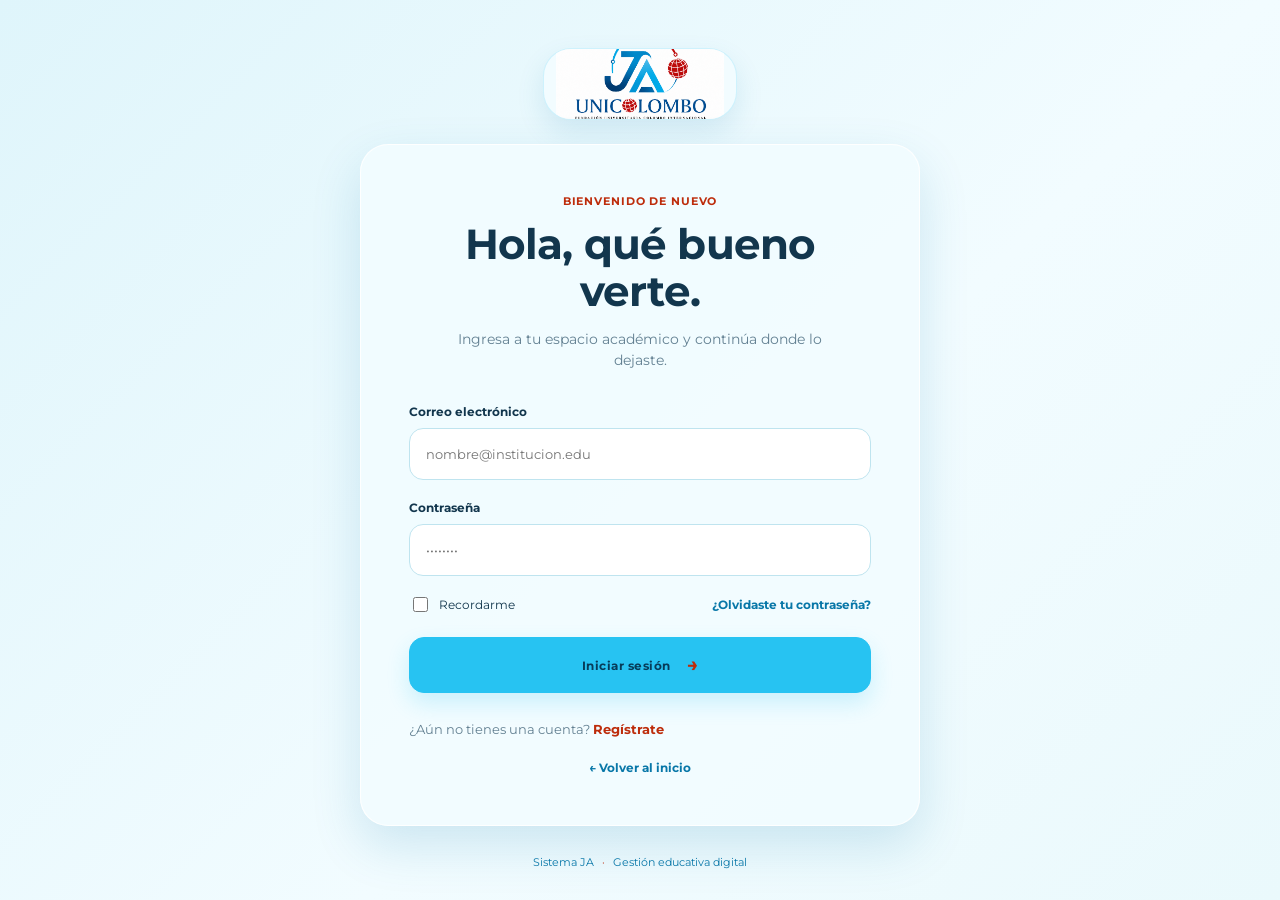
==== 03-Development/Src/Frontend/Views/login.html @ cff56334 "wip: style frontend" ====
<!DOCTYPE html>
<html lang="es">

<head>
    <meta charset="UTF-8">
    <meta name="viewport" content="width=device-width, initial-scale=1.0">
    <link rel="icon" type="image/png" href="../Assets/Images/JA-Educore-Logo.png">
    <link rel="stylesheet" href="../Assets/Fonts/fonts.css">
    <link rel="stylesheet" href="../Styles/main.css">
    <title>Acceder | JA Educore</title>
</head>

<body class="auth-page">
    <main class="auth-shell">
        <a class="auth-brand" href="../index.html"><img src="../Assets/Images/JA-Educore-Logo.png" alt="JA Educore"></a>
        <section class="auth-content">
            <div class="auth-heading">
                <p class="auth-kicker">Bienvenido de nuevo</p>
                <h1>Hola, qué bueno verte.</h1>
                <p class="auth-intro">Ingresa a tu espacio académico y continúa donde lo dejaste.</p>
            </div>
            <form class="auth-form">
                <div class="field"><label for="email">Correo electrónico</label><input id="email" name="email"
                        type="email" placeholder="nombre@institucion.edu" required></div>
                <div class="field"><label for="password">Contraseña</label><input id="password" name="password"
                        type="password" placeholder="••••••••" required></div>
                <div class="form-row"><label class="check"><input type="checkbox" name="remember"> Recordarme</label><a
                        class="form-link" href="#">¿Olvidaste tu contraseña?</a></div>
                <button class="button auth-submit" type="submit">Iniciar sesión <span
                        aria-hidden="true">→</span></button>
            </form>
            <p class="auth-switch">¿Aún no tienes una cuenta? <a href="register.html">Regístrate</a></p>
            <a class="auth-back" href="../index.html">← Volver al inicio</a>
        </section>
        <p class="auth-footer">Sistema JA <span>·</span> Gestión educativa digital</p>
    </main>
</body>

</html>
---- 03-Development/Src/Frontend/Assets/Fonts/fonts.css ----
@font-face {
    font-family: "Montserrat";
    src: url("Montserrat-Regular.ttf") format("truetype");
    font-weight: 400;
    font-style: normal;
    font-display: swap;
}

@font-face {
    font-family: "Montserrat";
    src: url("Montserrat-SemiBold.ttf") format("truetype");
    font-weight: 600;
    font-style: normal;
    font-display: swap;
}

@font-face {
    font-family: "Montserrat";
    src: url("Montserrat-Bold.ttf") format("truetype");
    font-weight: 700;
    font-style: normal;
    font-display: swap;
}
---- 03-Development/Src/Frontend/Styles/main.css ----
:root {
    --blue: #27c3f2;
    --blue-deep: #0877a8;
    --ink: #12364d;
    --muted: #638092;
    --white: #f2fcff;
    --red: #bd2c0b;
    --line: #cfeaf2;
    --shadow: 0 18px 45px rgba(8, 119, 168, 0.14);
}

* {
    box-sizing: border-box;
}

html {
    scroll-behavior: smooth;
}

body {
    margin: 0;
    color: var(--ink);
    background: var(--white);
    font-family: "Montserrat", sans-serif;
    font-size: 15px;
    line-height: 1.6;
}

a {
    color: inherit;
    text-decoration: none;
}

.container {
    width: min(1120px, calc(100% - 48px));
    margin: 0 auto;
}

.site-header {
    display: flex;
    align-items: center;
    justify-content: space-between;
    min-height: 104px;
}

.brand img {
    display: block;
    width: 174px;
    height: auto;
}

.main-nav {
    display: flex;
    align-items: center;
    gap: 28px;
}

.nav-link {
    color: var(--muted);
    font-size: 12px;
    font-weight: 600;
    letter-spacing: .04em;
}

.nav-link:hover,
.nav-link.active {
    color: var(--blue-deep);
}

.menu-toggle {
    display: none;
}

.button {
    display: inline-flex;
    align-items: center;
    justify-content: center;
    gap: 16px;
    min-height: 52px;
    padding: 0 24px;
    border: 1px solid var(--blue);
    border-radius: 3px;
    background: var(--blue);
    box-shadow: 0 10px 22px rgba(39, 195, 242, .2);
    color: #073c59;
    cursor: pointer;
    font: inherit;
    font-size: 12px;
    font-weight: 700;
    letter-spacing: .04em;
    transition: transform .2s ease, background .2s ease, box-shadow .2s ease;
}

.button:hover {
    background: #58d2f6;
    box-shadow: 0 14px 28px rgba(39, 195, 242, .3);
    transform: translateY(-2px);
}

.button span {
    color: var(--red);
    font-size: 19px;
    line-height: 0;
}

.button-small {
    min-height: 40px;
    padding: 0 18px;
}

.hero {
    display: grid;
    grid-template-columns: .9fr 1.1fr;
    align-items: center;
    gap: 80px;
    min-height: 590px;
    padding: 52px 0 88px;
}

.eyebrow {
    display: flex;
    align-items: center;
    gap: 10px;
    color: var(--red);
    font-size: 10px;
    font-weight: 700;
    letter-spacing: .16em;
    text-transform: uppercase;
}

.eyebrow span {
    width: 28px;
    height: 1px;
    background: var(--red);
}

h1,
h2 {
    margin: 0;
    font-weight: 700;
    line-height: 1.12;
}

h1 {
    max-width: 560px;
    font-size: clamp(38px, 5vw, 68px);
    letter-spacing: -.03em;
}

h1 em,
.closing-section em {
    color: var(--blue-deep);
    font-style: normal;
}

.hero-text {
    max-width: 460px;
    margin: 28px 0;
    color: var(--muted);
}

.hero-actions {
    display: flex;
    align-items: center;
    gap: 24px;
}

.text-link,
.form-link,
.auth-back {
    color: var(--blue-deep);
    font-size: 12px;
    font-weight: 700;
}

.text-link:hover,
.form-link:hover,
.auth-back:hover {
    color: var(--red);
}

.hero-note {
    margin-top: 32px;
    color: var(--muted);
    font-size: 11px;
}

.status-dot {
    display: inline-block;
    width: 7px;
    height: 7px;
    margin-right: 8px;
    border-radius: 50%;
    background: var(--red);
}

.visual-frame {
    position: relative;
    overflow: hidden;
    min-height: 420px;
    border-radius: 28px;
    box-shadow: var(--shadow);
}

.visual-frame img {
    display: block;
    width: 100%;
    height: 420px;
    object-fit: cover;
}

.visual-frame::after {
    position: absolute;
    inset: 0;
    background: linear-gradient(180deg, transparent 48%, rgba(5, 50, 75, .68));
    content: "";
}

.visual-caption {
    position: absolute;
    z-index: 1;
    bottom: 25px;
    left: 28px;
    color: var(--white);
    font-size: 12px;
}

.visual-caption strong {
    font-size: 19px;
}

.floating-mark {
    margin: -19px 24px 0 auto;
    position: relative;
    z-index: 2;
    width: 86px;
    padding: 12px 0;
    background: var(--red);
    color: var(--white);
    text-align: center;
    font-size: 12px;
    font-weight: 700;
    letter-spacing: .12em;
}

.floating-mark span {
    color: var(--blue);
}

.service-strip {
    border-top: 1px solid var(--line);
    border-bottom: 1px solid var(--line);
    background: #e8f8fc;
}

.services-grid {
    display: grid;
    grid-template-columns: repeat(3, 1fr);
}

.service-item {
    padding: 36px 34px 40px 0;
    border-right: 1px solid var(--line);
}

.service-item+.service-item {
    padding-left: 34px;
}

.service-item:last-child {
    border-right: 0;
}

.service-number {
    color: var(--red);
    font-size: 11px;
    font-weight: 700;
}

.service-item h2 {
    margin: 12px 0 8px;
    font-size: 21px;
}

.service-item p {
    max-width: 220px;
    margin: 0;
    color: var(--muted);
    font-size: 12px;
}

.closing-section {
    padding: 110px 0 125px;
}

.closing-section h2 {
    max-width: 720px;
    font-size: clamp(28px, 4vw, 48px);
}

.site-footer {
    display: flex;
    justify-content: space-between;
    gap: 20px;
    padding: 22px 0;
    border-top: 1px solid var(--line);
    color: var(--muted);
    font-size: 10px;
}

.auth-page {
    min-height: 100svh;
    background: linear-gradient(135deg, #dff5fb, #f2fcff 58%, #eaf9fc);
}

.auth-shell {
    position: relative;
    display: flex;
    flex-direction: column;
    align-items: center;
    width: min(100% - 32px, 560px);
    min-height: 100svh;
    margin: 0 auto;
    padding: 48px 0 28px;
}

.auth-brand,
.auth-content,
.auth-footer {
    position: relative;
    z-index: 1;
}

.auth-brand {
    display: inline-flex;
    align-items: center;
    justify-content: center;
    width: 194px;
    height: 72px;
    margin-bottom: 24px;
    overflow: hidden;
    border: 1px solid rgba(39, 195, 242, .18);
    border-radius: 28px;
    background: var(--white);
    box-shadow: 0 12px 28px rgba(8, 119, 168, .12);
}

.auth-brand img {
    display: block;
    width: 168px;
    height: auto;
    border-radius: 18px;
}

.auth-content {
    width: 100%;
    padding: clamp(28px, 6vw, 48px);
    border: 1px solid rgba(255, 255, 255, .9);
    border-radius: 28px;
    background: rgba(242, 252, 255, .94);
    box-shadow: 0 20px 50px rgba(8, 119, 168, .16);
}

.auth-heading {
    text-align: center;
}

.auth-kicker {
    margin: 0 0 10px;
    color: var(--red);
    font-size: 11px;
    font-weight: 700;
    letter-spacing: .08em;
    text-transform: uppercase;
}

.auth-content h1 {
    font-size: clamp(30px, 6vw, 42px);
    letter-spacing: -.02em;
}

.auth-intro {
    max-width: 380px;
    margin: 14px auto 30px;
    color: var(--muted);
    font-size: 14px;
    line-height: 1.55;
}

.auth-form {
    display: grid;
    gap: 18px;
}

.field {
    display: grid;
    gap: 7px;
}

.field label,
.check {
    color: var(--ink);
    font-size: 12px;
    font-weight: 700;
}

input,
select {
    width: 100%;
    min-height: 52px;
    padding: 0 16px;
    border: 1px solid #bfe4ef;
    border-radius: 14px;
    background: #fff;
    color: var(--ink);
    font: inherit;
    font-size: 13px;
    outline: 0;
    transition: border-color .2s ease, box-shadow .2s ease;
}

input:focus,
select:focus {
    border-color: var(--blue);
    box-shadow: 0 0 0 3px rgba(39, 195, 242, .14);
}

.form-row {
    display: flex;
    align-items: center;
    justify-content: space-between;
    gap: 16px;
}

.check {
    display: flex;
    align-items: center;
    gap: 8px;
    font-weight: 400;
}

.check input {
    width: 15px;
    min-height: 15px;
    accent-color: var(--blue-deep);
}

.auth-submit {
    width: 100%;
    min-height: 56px;
    margin-top: 4px;
    border-radius: 15px;
}

.auth-switch {
    margin: 26px 0 18px;
    color: var(--muted);
    font-size: 13px;
}

.auth-switch a {
    color: var(--red);
    font-weight: 700;
}

.auth-back {
    display: block;
    text-align: center;
}

.auth-footer {
    margin: auto 0 0;
    padding-top: 24px;
    color: var(--blue-deep);
    font-size: 11px;
}

.auth-footer span {
    padding: 0 5px;
    color: var(--red);
}

@media (max-width: 760px) {
    .container {
        width: min(100% - 32px, 560px);
    }

    .site-header {
        min-height: 82px;
    }

    .brand img {
        width: 145px;
    }

    .menu-toggle {
        display: block;
        border: 0;
        background: transparent;
        color: var(--ink);
        font: inherit;
        font-size: 11px;
        font-weight: 700;
    }

    .main-nav {
        display: none;
        position: absolute;
        z-index: 5;
        top: 72px;
        right: 16px;
        left: 16px;
        flex-direction: column;
        align-items: stretch;
        gap: 18px;
        padding: 22px;
        border: 1px solid var(--line);
        background: var(--white);
        box-shadow: var(--shadow);
    }

    .main-nav.open {
        display: flex;
    }

    .main-nav .button {
        text-align: center;
    }

    .hero {
        display: flex;
        flex-direction: column;
        align-items: stretch;
        gap: 42px;
        min-height: auto;
        padding: 52px 0 68px;
    }

    .visual-frame,
    .visual-frame img {
        min-height: 310px;
        height: 310px;
    }

    .services-grid {
        display: block;
    }

    .service-item,
    .service-item+.service-item {
        padding: 28px 0;
        border-right: 0;
        border-bottom: 1px solid var(--line);
    }

    .service-item:last-child {
        border-bottom: 0;
    }

    .closing-section {
        padding: 70px 0 85px;
    }

    .site-footer {
        flex-direction: column;
    }

    .auth-shell {
        width: min(100% - 24px, 500px);
        padding: 28px 0 22px;
    }

    .auth-brand {
        width: 174px;
        height: 64px;
        margin-bottom: 18px;
        border-radius: 24px;
    }

    .auth-brand img {
        width: 150px;
    }

    .auth-content {
        border-radius: 22px;
        padding: 28px 20px;
    }

    .auth-content h1 {
        font-size: 30px;
    }

    .auth-intro {
        margin-bottom: 26px;
        font-size: 13px;
    }

    .form-row {
        align-items: flex-start;
        flex-direction: column;
        gap: 10px;
    }

    .auth-submit {
        min-height: 54px;
    }
}
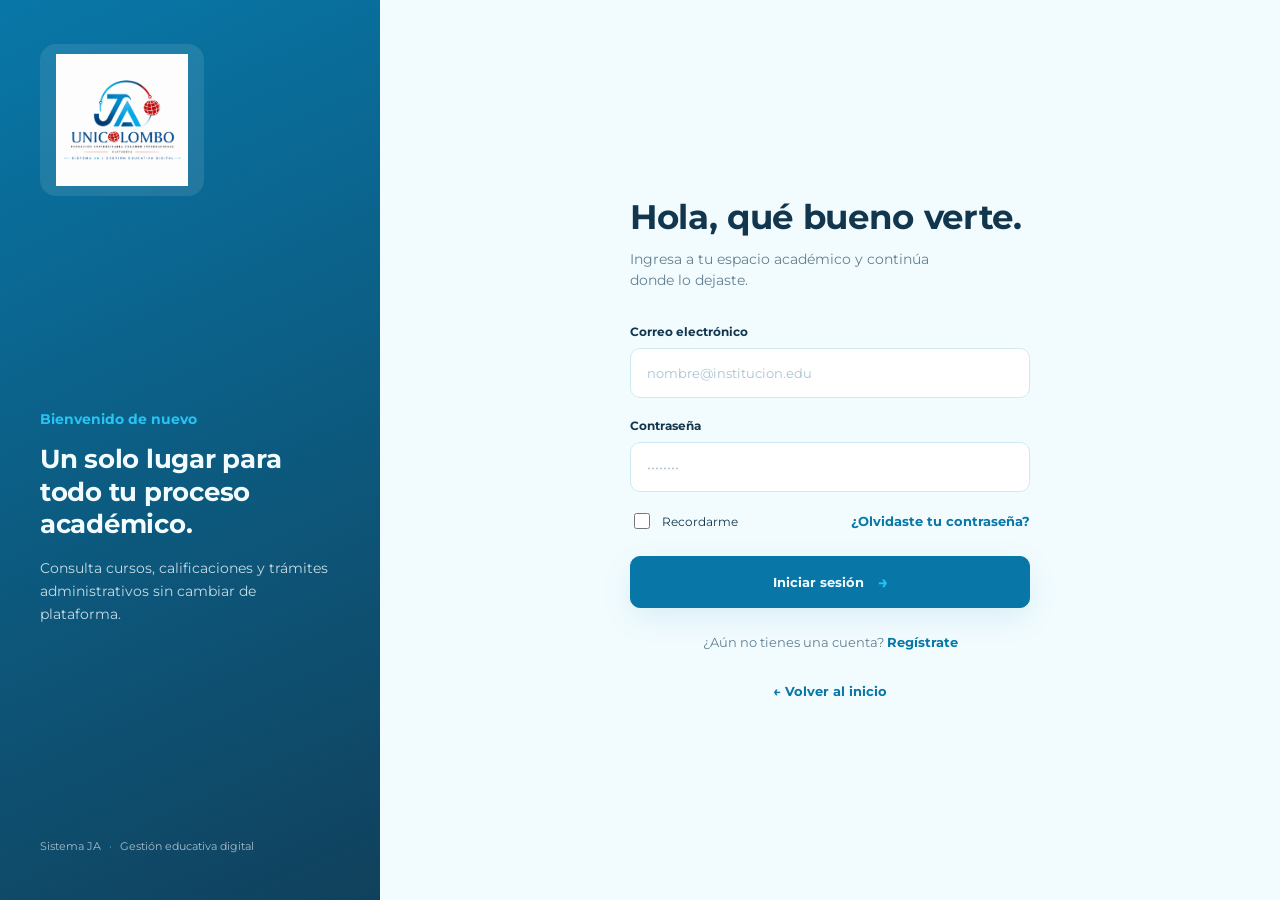
==== commit bdf5cd24: "chore: docs updated." ====
--- a/03-Development/Src/Frontend/Views/login.html
+++ b/03-Development/Src/Frontend/Views/login.html
@@ -11,29 +11,39 @@
 </head>
 
 <body class="auth-page">
-    <main class="auth-shell">
-        <a class="auth-brand" href="../index.html"><img src="../Assets/Images/JA-Educore-Logo.png" alt="JA Educore"></a>
-        <section class="auth-content">
-            <div class="auth-heading">
+    <div class="auth-layout">
+        <aside class="auth-aside">
+            <a class="auth-brand" href="../index.html"><img src="../Assets/Images/JA-Educore-Logo.png"
+                    alt="JA Educore"></a>
+            <div class="auth-aside-body">
                 <p class="auth-kicker">Bienvenido de nuevo</p>
-                <h1>Hola, qué bueno verte.</h1>
-                <p class="auth-intro">Ingresa a tu espacio académico y continúa donde lo dejaste.</p>
+                <h2>Un solo lugar para todo tu proceso académico.</h2>
+                <p>Consulta cursos, calificaciones y trámites administrativos sin cambiar de plataforma.</p>
             </div>
-            <form class="auth-form">
-                <div class="field"><label for="email">Correo electrónico</label><input id="email" name="email"
-                        type="email" placeholder="nombre@institucion.edu" required></div>
-                <div class="field"><label for="password">Contraseña</label><input id="password" name="password"
-                        type="password" placeholder="••••••••" required></div>
-                <div class="form-row"><label class="check"><input type="checkbox" name="remember"> Recordarme</label><a
-                        class="form-link" href="#">¿Olvidaste tu contraseña?</a></div>
-                <button class="button auth-submit" type="submit">Iniciar sesión <span
-                        aria-hidden="true">→</span></button>
-            </form>
-            <p class="auth-switch">¿Aún no tienes una cuenta? <a href="register.html">Regístrate</a></p>
-            <a class="auth-back" href="../index.html">← Volver al inicio</a>
-        </section>
-        <p class="auth-footer">Sistema JA <span>·</span> Gestión educativa digital</p>
-    </main>
+            <p class="auth-footer">Sistema JA <span>·</span> Gestión educativa digital</p>
+        </aside>
+
+        <main class="auth-shell">
+            <section class="auth-content">
+                <div class="auth-heading">
+                    <h1>Hola, qué bueno verte.</h1>
+                    <p class="auth-intro">Ingresa a tu espacio académico y continúa donde lo dejaste.</p>
+                </div>
+                <form class="auth-form">
+                    <div class="field"><label for="email">Correo electrónico</label><input id="email" name="email"
+                            type="email" placeholder="nombre@institucion.edu" required></div>
+                    <div class="field"><label for="password">Contraseña</label><input id="password" name="password"
+                            type="password" placeholder="••••••••" required></div>
+                    <div class="form-row"><label class="check"><input type="checkbox" name="remember">
+                            Recordarme</label><a class="form-link" href="#">¿Olvidaste tu contraseña?</a></div>
+                    <button class="button auth-submit" type="submit">Iniciar sesión <span
+                            aria-hidden="true">→</span></button>
+                </form>
+                <p class="auth-switch">¿Aún no tienes una cuenta? <a href="register.html">Regístrate</a></p>
+                <a class="auth-back" href="../index.html">← Volver al inicio</a>
+            </section>
+        </main>
+    </div>
 </body>
 
 </html>
--- a/03-Development/Src/Frontend/Styles/main.css
+++ b/03-Development/Src/Frontend/Styles/main.css
@@ -7,6 +7,23 @@
     --red: #bd2c0b;
     --line: #cfeaf2;
     --shadow: 0 18px 45px rgba(8, 119, 168, 0.14);
+
+    /* derived tokens — same palette, used to keep spacing/radius/shadows consistent everywhere */
+    --shadow-soft: 0 10px 30px rgba(8, 119, 168, .10);
+    --shadow-lift: 0 16px 34px rgba(8, 119, 168, .22);
+    --ink-wash: rgba(18, 54, 77, .06);
+    --blue-wash: rgba(39, 195, 242, .10);
+
+    --radius-sm: 10px;
+    --radius-md: 16px;
+    --radius-lg: 24px;
+    --radius-xl: 32px;
+
+    --gap-xs: .5rem;
+    --gap-sm: 1rem;
+    --gap-md: 1.5rem;
+    --gap-lg: 2.5rem;
+    --gap-xl: 4rem;
 }
 
 * {
@@ -24,6 +41,7 @@
     font-family: "Montserrat", sans-serif;
     font-size: 15px;
     line-height: 1.6;
+    -webkit-font-smoothing: antialiased;
 }
 
 a {
@@ -31,90 +49,122 @@
     text-decoration: none;
 }
 
+img {
+    max-width: 100%;
+}
+
+:focus-visible {
+    outline: 2px solid var(--blue-deep);
+    outline-offset: 3px;
+}
+
 .container {
     width: min(1120px, calc(100% - 48px));
     margin: 0 auto;
 }
 
+/* ---------- header ---------- */
+
 .site-header {
     display: flex;
     align-items: center;
     justify-content: space-between;
-    min-height: 104px;
+    min-height: 100px;
+    border-bottom: 1px solid var(--line);
 }
 
 .brand img {
     display: block;
-    width: 174px;
+    width: 168px;
     height: auto;
 }
 
 .main-nav {
     display: flex;
     align-items: center;
-    gap: 28px;
+    gap: 32px;
 }
 
 .nav-link {
+    position: relative;
+    padding: 4px 0;
     color: var(--muted);
-    font-size: 12px;
+    font-size: 13px;
     font-weight: 600;
-    letter-spacing: .04em;
+}
+
+.nav-link::after {
+    content: "";
+    position: absolute;
+    left: 0;
+    right: 100%;
+    bottom: -3px;
+    height: 2px;
+    background: var(--blue-deep);
+    transition: right .2s ease;
 }
 
 .nav-link:hover,
 .nav-link.active {
-    color: var(--blue-deep);
+    color: var(--ink);
+}
+
+.nav-link.active::after,
+.nav-link:hover::after {
+    right: 0;
 }
 
 .menu-toggle {
     display: none;
 }
 
+/* ---------- buttons ---------- */
+
 .button {
     display: inline-flex;
     align-items: center;
     justify-content: center;
-    gap: 16px;
+    gap: 14px;
     min-height: 52px;
-    padding: 0 24px;
-    border: 1px solid var(--blue);
-    border-radius: 3px;
-    background: var(--blue);
-    box-shadow: 0 10px 22px rgba(39, 195, 242, .2);
-    color: #073c59;
+    padding: 0 26px;
+    border: 1px solid var(--blue-deep);
+    border-radius: var(--radius-sm);
+    background: var(--blue-deep);
+    box-shadow: var(--shadow-soft);
+    color: var(--white);
     cursor: pointer;
     font: inherit;
-    font-size: 12px;
-    font-weight: 700;
-    letter-spacing: .04em;
+    font-size: 13px;
+    font-weight: 700;
     transition: transform .2s ease, background .2s ease, box-shadow .2s ease;
 }
 
 .button:hover {
-    background: #58d2f6;
-    box-shadow: 0 14px 28px rgba(39, 195, 242, .3);
+    background: #0a6690;
+    box-shadow: var(--shadow-lift);
     transform: translateY(-2px);
 }
 
 .button span {
-    color: var(--red);
-    font-size: 19px;
+    color: var(--blue);
+    font-size: 17px;
     line-height: 0;
 }
 
 .button-small {
-    min-height: 40px;
-    padding: 0 18px;
-}
+    min-height: 42px;
+    padding: 0 20px;
+}
+
+/* ---------- hero ---------- */
 
 .hero {
     display: grid;
-    grid-template-columns: .9fr 1.1fr;
-    align-items: center;
-    gap: 80px;
-    min-height: 590px;
-    padding: 52px 0 88px;
+    grid-template-columns: .95fr 1.05fr;
+    align-items: center;
+    gap: 72px;
+    min-height: 560px;
+    padding: 64px 0 96px;
 }
 
 .eyebrow {
@@ -122,14 +172,12 @@
     align-items: center;
     gap: 10px;
     color: var(--red);
-    font-size: 10px;
-    font-weight: 700;
-    letter-spacing: .16em;
-    text-transform: uppercase;
+    font-size: 12px;
+    font-weight: 700;
 }
 
 .eyebrow span {
-    width: 28px;
+    width: 24px;
     height: 1px;
     background: var(--red);
 }
@@ -138,38 +186,39 @@
 h2 {
     margin: 0;
     font-weight: 700;
-    line-height: 1.12;
+    line-height: 1.14;
+    letter-spacing: -.01em;
 }
 
 h1 {
-    max-width: 560px;
-    font-size: clamp(38px, 5vw, 68px);
-    letter-spacing: -.03em;
-}
-
-h1 em,
-.closing-section em {
+    max-width: 540px;
+    font-size: clamp(36px, 4.6vw, 60px);
+}
+
+h1 em {
     color: var(--blue-deep);
     font-style: normal;
 }
 
 .hero-text {
-    max-width: 460px;
-    margin: 28px 0;
+    max-width: 440px;
+    margin: 26px 0;
     color: var(--muted);
+    font-size: 16px;
 }
 
 .hero-actions {
     display: flex;
     align-items: center;
-    gap: 24px;
+    gap: 28px;
+    flex-wrap: wrap;
 }
 
 .text-link,
 .form-link,
 .auth-back {
     color: var(--blue-deep);
-    font-size: 12px;
+    font-size: 13px;
     font-weight: 700;
 }
 
@@ -180,16 +229,20 @@
 }
 
 .hero-note {
-    margin-top: 32px;
+    display: flex;
+    align-items: center;
+    margin-top: 36px;
+    padding-top: 24px;
+    border-top: 1px solid var(--line);
     color: var(--muted);
-    font-size: 11px;
+    font-size: 12px;
 }
 
 .status-dot {
     display: inline-block;
     width: 7px;
     height: 7px;
-    margin-right: 8px;
+    margin-right: 9px;
     border-radius: 50%;
     background: var(--red);
 }
@@ -197,191 +250,246 @@
 .visual-frame {
     position: relative;
     overflow: hidden;
-    min-height: 420px;
-    border-radius: 28px;
+    min-height: 400px;
+    border-radius: var(--radius-xl);
     box-shadow: var(--shadow);
 }
 
 .visual-frame img {
     display: block;
     width: 100%;
-    height: 420px;
+    height: 400px;
     object-fit: cover;
 }
 
 .visual-frame::after {
     position: absolute;
     inset: 0;
-    background: linear-gradient(180deg, transparent 48%, rgba(5, 50, 75, .68));
+    background: linear-gradient(190deg, transparent 45%, rgba(5, 43, 64, .72));
     content: "";
 }
 
 .visual-caption {
     position: absolute;
     z-index: 1;
-    bottom: 25px;
-    left: 28px;
+    bottom: 28px;
+    left: 30px;
+    right: 30px;
     color: var(--white);
-    font-size: 12px;
+    font-size: 13px;
 }
 
 .visual-caption strong {
+    display: block;
+    margin-bottom: 2px;
     font-size: 19px;
 }
 
 .floating-mark {
-    margin: -19px 24px 0 auto;
+    margin: -22px 26px 0 auto;
     position: relative;
     z-index: 2;
-    width: 86px;
+    width: 78px;
     padding: 12px 0;
+    border-radius: var(--radius-sm);
     background: var(--red);
+    box-shadow: 0 12px 26px rgba(189, 44, 11, .28);
     color: var(--white);
     text-align: center;
     font-size: 12px;
     font-weight: 700;
-    letter-spacing: .12em;
 }
 
 .floating-mark span {
     color: var(--blue);
 }
 
+/* ---------- services ---------- */
+
 .service-strip {
+    background: linear-gradient(180deg, var(--blue-wash), transparent);
     border-top: 1px solid var(--line);
     border-bottom: 1px solid var(--line);
-    background: #e8f8fc;
 }
 
 .services-grid {
     display: grid;
     grid-template-columns: repeat(3, 1fr);
+    gap: 1px;
+    background: var(--line);
 }
 
 .service-item {
-    padding: 36px 34px 40px 0;
-    border-right: 1px solid var(--line);
-}
-
-.service-item+.service-item {
-    padding-left: 34px;
-}
-
-.service-item:last-child {
-    border-right: 0;
+    position: relative;
+    padding: 44px 36px 48px;
+    background: var(--white);
+}
+
+.service-item::before {
+    content: "";
+    position: absolute;
+    top: 0;
+    left: 36px;
+    width: 32px;
+    height: 3px;
+    background: var(--red);
 }
 
 .service-number {
-    color: var(--red);
-    font-size: 11px;
+    color: var(--muted);
+    font-size: 12px;
     font-weight: 700;
 }
 
 .service-item h2 {
-    margin: 12px 0 8px;
-    font-size: 21px;
+    margin: 16px 0 10px;
+    font-size: 22px;
 }
 
 .service-item p {
-    max-width: 220px;
+    max-width: 230px;
     margin: 0;
     color: var(--muted);
-    font-size: 12px;
-}
+    font-size: 13px;
+}
+
+/* ---------- closing ---------- */
 
 .closing-section {
-    padding: 110px 0 125px;
+    padding: 120px 0 130px;
 }
 
 .closing-section h2 {
-    max-width: 720px;
-    font-size: clamp(28px, 4vw, 48px);
-}
+    max-width: 680px;
+    font-size: clamp(28px, 3.6vw, 44px);
+}
+
+.closing-section em {
+    color: var(--blue-deep);
+    font-style: normal;
+}
+
+/* ---------- footer ---------- */
 
 .site-footer {
     display: flex;
     justify-content: space-between;
     gap: 20px;
-    padding: 22px 0;
+    padding: 24px 0;
     border-top: 1px solid var(--line);
     color: var(--muted);
-    font-size: 10px;
-}
+    font-size: 11px;
+}
+
+/* ============================================================
+   AUTH PAGES — two-column layout: brand panel + form panel
+   ============================================================ */
 
 .auth-page {
     min-height: 100svh;
-    background: linear-gradient(135deg, #dff5fb, #f2fcff 58%, #eaf9fc);
-}
+    background: var(--white);
+}
+
+.auth-layout {
+    display: grid;
+    grid-template-columns: minmax(280px, 380px) 1fr;
+    min-height: 100svh;
+}
+
+/* left brand panel */
+
+.auth-aside {
+    display: flex;
+    flex-direction: column;
+    justify-content: space-between;
+    padding: 44px 40px;
+    background: linear-gradient(155deg, var(--blue-deep), var(--ink) 120%);
+    color: var(--white);
+}
+
+.auth-aside .auth-brand {
+    display: inline-flex;
+    align-items: center;
+    width: fit-content;
+    padding: 10px 16px;
+    border-radius: var(--radius-md);
+    background: rgba(242, 252, 255, .1);
+}
+
+.auth-aside .auth-brand img {
+    display: block;
+    width: 132px;
+    height: auto;
+}
+
+.auth-aside-body {
+    max-width: 320px;
+}
+
+.auth-aside-body .auth-kicker {
+    color: var(--blue);
+}
+
+.auth-aside-body h2 {
+    margin: 12px 0 16px;
+    font-size: 26px;
+    line-height: 1.25;
+}
+
+.auth-aside-body p {
+    margin: 0;
+    color: rgba(242, 252, 255, .8);
+    font-size: 14px;
+    line-height: 1.65;
+}
+
+.auth-aside .auth-footer {
+    margin: 0;
+    padding-top: 0;
+    border: 0;
+    color: rgba(242, 252, 255, .65);
+    font-size: 11px;
+}
+
+.auth-aside .auth-footer span {
+    padding: 0 5px;
+    color: var(--blue);
+}
+
+/* right form panel */
 
 .auth-shell {
-    position: relative;
     display: flex;
     flex-direction: column;
-    align-items: center;
-    width: min(100% - 32px, 560px);
-    min-height: 100svh;
-    margin: 0 auto;
-    padding: 48px 0 28px;
-}
-
-.auth-brand,
-.auth-content,
-.auth-footer {
-    position: relative;
-    z-index: 1;
-}
-
-.auth-brand {
-    display: inline-flex;
-    align-items: center;
     justify-content: center;
-    width: 194px;
-    height: 72px;
-    margin-bottom: 24px;
-    overflow: hidden;
-    border: 1px solid rgba(39, 195, 242, .18);
-    border-radius: 28px;
-    background: var(--white);
-    box-shadow: 0 12px 28px rgba(8, 119, 168, .12);
-}
-
-.auth-brand img {
-    display: block;
-    width: 168px;
-    height: auto;
-    border-radius: 18px;
+    align-items: center;
+    padding: 48px 32px;
 }
 
 .auth-content {
     width: 100%;
-    padding: clamp(28px, 6vw, 48px);
-    border: 1px solid rgba(255, 255, 255, .9);
-    border-radius: 28px;
-    background: rgba(242, 252, 255, .94);
-    box-shadow: 0 20px 50px rgba(8, 119, 168, .16);
+    max-width: 400px;
 }
 
 .auth-heading {
-    text-align: center;
+    margin-bottom: 30px;
 }
 
 .auth-kicker {
     margin: 0 0 10px;
     color: var(--red);
-    font-size: 11px;
-    font-weight: 700;
-    letter-spacing: .08em;
-    text-transform: uppercase;
+    font-size: 12px;
+    font-weight: 700;
 }
 
 .auth-content h1 {
-    font-size: clamp(30px, 6vw, 42px);
-    letter-spacing: -.02em;
+    max-width: none;
+    font-size: clamp(28px, 4vw, 34px);
 }
 
 .auth-intro {
-    max-width: 380px;
-    margin: 14px auto 30px;
+    max-width: 340px;
+    margin: 12px 0 0;
     color: var(--muted);
     font-size: 14px;
     line-height: 1.55;
@@ -390,6 +498,7 @@
 .auth-form {
     display: grid;
     gap: 18px;
+    margin-top: 30px;
 }
 
 .field {
@@ -407,10 +516,10 @@
 input,
 select {
     width: 100%;
-    min-height: 52px;
+    min-height: 50px;
     padding: 0 16px;
-    border: 1px solid #bfe4ef;
-    border-radius: 14px;
+    border: 1px solid var(--line);
+    border-radius: var(--radius-sm);
     background: #fff;
     color: var(--ink);
     font: inherit;
@@ -419,10 +528,14 @@
     transition: border-color .2s ease, box-shadow .2s ease;
 }
 
+input::placeholder {
+    color: #a9c4d1;
+}
+
 input:focus,
 select:focus {
     border-color: var(--blue);
-    box-shadow: 0 0 0 3px rgba(39, 195, 242, .14);
+    box-shadow: 0 0 0 3px var(--blue-wash);
 }
 
 .form-row {
@@ -435,49 +548,72 @@
 .check {
     display: flex;
     align-items: center;
-    gap: 8px;
+    gap: 9px;
     font-weight: 400;
 }
 
 .check input {
-    width: 15px;
-    min-height: 15px;
+    width: 16px;
+    min-height: 16px;
     accent-color: var(--blue-deep);
 }
 
 .auth-submit {
     width: 100%;
-    min-height: 56px;
-    margin-top: 4px;
-    border-radius: 15px;
+    margin-top: 6px;
 }
 
 .auth-switch {
-    margin: 26px 0 18px;
+    margin: 24px 0 4px;
     color: var(--muted);
     font-size: 13px;
+    text-align: center;
 }
 
 .auth-switch a {
+    color: var(--blue-deep);
+    font-weight: 700;
+}
+
+.auth-switch a:hover {
     color: var(--red);
-    font-weight: 700;
 }
 
 .auth-back {
     display: block;
+    margin-top: 28px;
     text-align: center;
 }
 
-.auth-footer {
-    margin: auto 0 0;
-    padding-top: 24px;
-    color: var(--blue-deep);
-    font-size: 11px;
-}
-
-.auth-footer span {
-    padding: 0 5px;
-    color: var(--red);
+/* ============================================================
+   RESPONSIVE
+   ============================================================ */
+
+@media (max-width: 960px) {
+    .auth-layout {
+        grid-template-columns: 1fr;
+    }
+
+    .auth-aside {
+        flex-direction: row;
+        align-items: center;
+        justify-content: space-between;
+        gap: 20px;
+        padding: 22px 24px;
+    }
+
+    .auth-aside-body,
+    .auth-aside .auth-footer {
+        display: none;
+    }
+
+    .auth-aside .auth-brand {
+        padding: 8px 14px;
+    }
+
+    .auth-aside .auth-brand img {
+        width: 112px;
+    }
 }
 
 @media (max-width: 760px) {
@@ -486,11 +622,11 @@
     }
 
     .site-header {
-        min-height: 82px;
+        min-height: 80px;
     }
 
     .brand img {
-        width: 145px;
+        width: 140px;
     }
 
     .menu-toggle {
@@ -499,7 +635,7 @@
         background: transparent;
         color: var(--ink);
         font: inherit;
-        font-size: 11px;
+        font-size: 12px;
         font-weight: 700;
     }
 
@@ -507,13 +643,14 @@
         display: none;
         position: absolute;
         z-index: 5;
-        top: 72px;
+        top: 70px;
         right: 16px;
         left: 16px;
         flex-direction: column;
         align-items: stretch;
         gap: 18px;
         padding: 22px;
+        border-radius: var(--radius-md);
         border: 1px solid var(--line);
         background: var(--white);
         box-shadow: var(--shadow);
@@ -525,74 +662,43 @@
 
     .main-nav .button {
         text-align: center;
+        justify-content: center;
     }
 
     .hero {
         display: flex;
         flex-direction: column;
         align-items: stretch;
-        gap: 42px;
+        gap: 40px;
         min-height: auto;
-        padding: 52px 0 68px;
+        padding: 48px 0 64px;
     }
 
     .visual-frame,
     .visual-frame img {
-        min-height: 310px;
-        height: 310px;
+        min-height: 300px;
+        height: 300px;
     }
 
     .services-grid {
-        display: block;
-    }
-
-    .service-item,
-    .service-item+.service-item {
-        padding: 28px 0;
-        border-right: 0;
-        border-bottom: 1px solid var(--line);
-    }
-
-    .service-item:last-child {
-        border-bottom: 0;
+        grid-template-columns: 1fr;
     }
 
     .closing-section {
-        padding: 70px 0 85px;
+        padding: 72px 0 84px;
     }
 
     .site-footer {
         flex-direction: column;
+        gap: 6px;
     }
 
     .auth-shell {
-        width: min(100% - 24px, 500px);
-        padding: 28px 0 22px;
-    }
-
-    .auth-brand {
-        width: 174px;
-        height: 64px;
-        margin-bottom: 18px;
-        border-radius: 24px;
-    }
-
-    .auth-brand img {
-        width: 150px;
-    }
-
-    .auth-content {
-        border-radius: 22px;
-        padding: 28px 20px;
+        padding: 36px 20px;
     }
 
     .auth-content h1 {
-        font-size: 30px;
-    }
-
-    .auth-intro {
-        margin-bottom: 26px;
-        font-size: 13px;
+        font-size: 28px;
     }
 
     .form-row {
@@ -600,8 +706,4 @@
         flex-direction: column;
         gap: 10px;
     }
-
-    .auth-submit {
-        min-height: 54px;
-    }
 }
